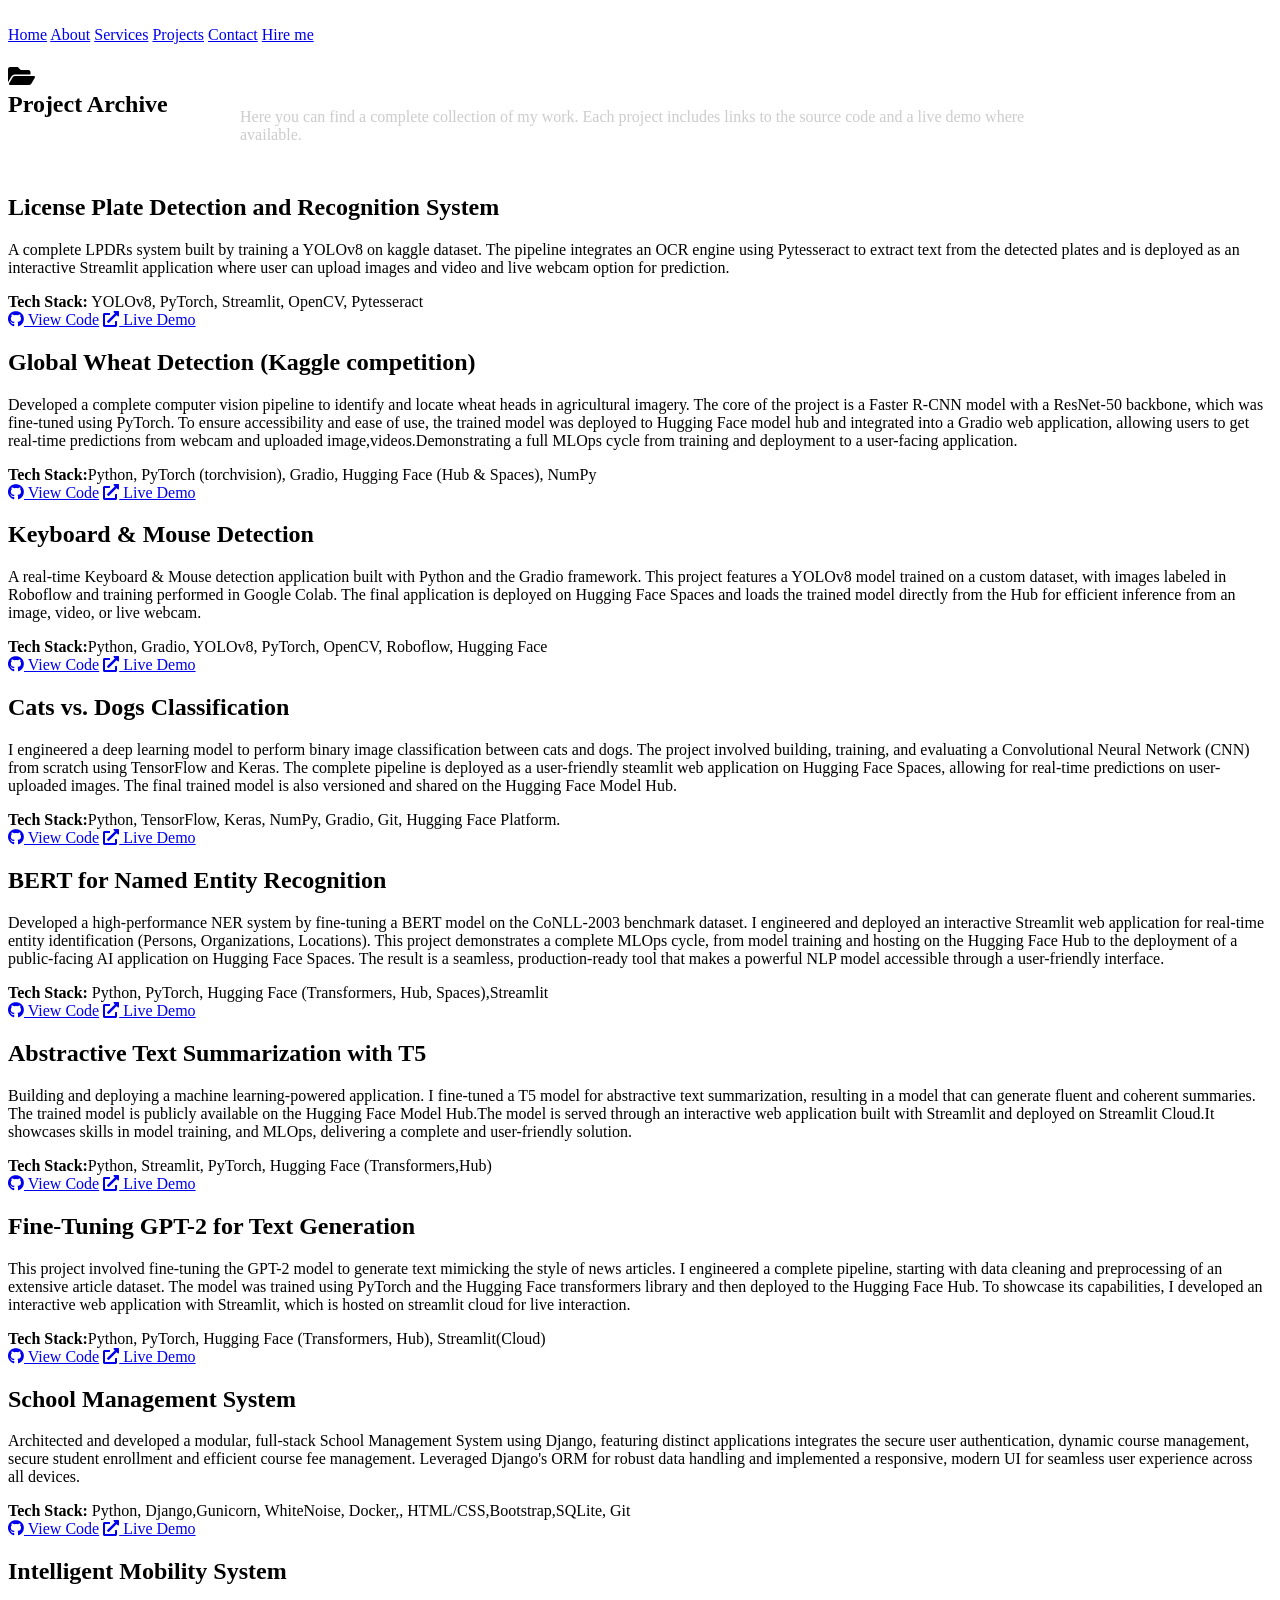
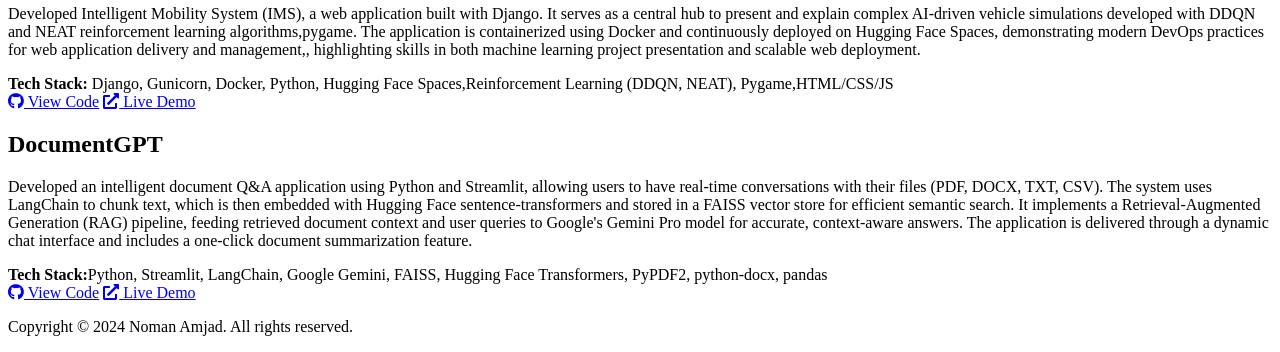
==== projects.html @ bd3bffbe "main" ====
<!-- projects.html -->
<!DOCTYPE html>
<html lang="en">

<head>
    <meta charset="UTF-8">
    <meta name="viewport" content="width=device-width, initial-scale=1.0">
    <title>Noman Amjad | Projects</title>
    
    <link rel="stylesheet" href="https://cdnjs.cloudflare.com/ajax/libs/font-awesome/5.15.4/css/all.min.css">
    <link rel="preconnect" href="https://fonts.googleapis.com">
    <link rel="preconnect" href="https://fonts.gstatic.com" crossorigin>
    <link href="https://fonts.googleapis.com/css2?family=Poppins:wght@400;600&family=Kalam:wght@700&display=swap" rel="stylesheet">
    <link rel="stylesheet" type="text/css" href="style.css">
</head>




<body>
    <header class="header-small">
        <nav>
            <div class="logo">
                <a href="index.html" style="text-decoration: none; color: white;">Noman Amjad <i class="fas fa-brain"></i></a>
            </div>
            <div class="menu-toggle" id="mobile-menu">
                <span class="bar"></span>
                <span class="bar"></span>
                <span class="bar"></span>
            </div>
            <div class="menu">
                <a href="index.html">Home</a>
                <a href="index.html#bio">About</a>
                <a href="index.html#services">Services</a>
                <a href="projects.html" class="active-nav">Projects</a>
                <a href="index.html#contact">Contact</a>
                <a href="index.html#contact" id="hire-nav">Hire me</a>
            </div>
        </nav>
    </header>
    
    <main>
        <section id="archive">
            <div class="intro">
                <h1><i class="fas fa-folder-open"></i><br>Project Archive</h1>
                <p style="color: #ccc; max-width: 800px; margin: -30px auto 50px auto;">
                    Here you can find a complete collection of my work. Each project includes links to the source code and a live demo where available.
                </p>
            </div>
            <div class="card">
                <!-- Project 1 -->
                <!-- <div class="cardbody">
                    <h2>Credit Risk Assessment System</h2>
                    <p>An end-to-end data science project to predict customer credit risk. The workflow included merging data sources, extensive EDA, feature engineering with statistical tests,using DT,Random Forest, XGboost and deploying the final Random Forest model on hugging face space using streamlit and docker also a standalone `.exe` file for local testing.</p>
                    <div class="tech-stack"><strong>Tech Stack:</strong> Python, Scikit-learn, Streamlit, Pandas,PyInstaller,Matplotlib,Hugging Face Spaces</div>
                    <div class="project-links">
                        <a href="https://github.com/780Noman/Credit_Risk_assesment" target="_blank" class="project-link"><i class="fab fa-github"></i> View Code</a>
                        <a href="https://nomi78600-credit-risk-assesment.hf.space/" target="_blank" class="project-link"><i class="fas fa-external-link-alt"></i> Live Demo</a>
                    </div>
                </div>
                <div class="cardbody">
                    <h2>Automated ML Training Platform</h2>
                    <p> An end-to-end AutoML web application that empowers users to perform machine learning without writing code. This tool
  automates the entire workflow: from data upload and exploratory data analysis to model training for both regression
  and classification tasks. It features a robust scikit-learn pipeline for automated preprocessing, ensuring data
  integrity and preventing leakage. Users can visualize model performance, make live predictions, and download the
  final trained model for deployment.</p>
                    <div class="tech-stack"><strong>Tech Stack:</strong> Streamlit, Scikit-learn, Pandas,Matplotlib,seaborn</div>
                    <div class="project-links">
                        <a href="https://github.com/780Noman/Automated_ML_training_Plateform" target="_blank" class="project-link"><i class="fab fa-github"></i> View Code</a>
                        <a href="https://auto-ml-app-nomi.streamlit.app/" target="_blank" class="project-link"><i class="fas fa-external-link-alt"></i> Live Demo</a>
                    </div>
                </div>
                
                
               
                <div class="cardbody">
                    <h2>Dynamic Survey Platform</h2>
                    <p> Developed a user-centric survey platform with Django for creating interactive surveys and delivering real-time,
  data-driven insights via a clean visualization dashboard. The project was containerized with Docker and seamlessly
  deployed to a live Hugging Face Space using a Git-based CI/CD workflow, showcasing modern full-stack development
  skills.</p>
                    <div class="tech-stack"><strong>Tech Stack:</strong> Python, Django, Docker, Gunicorn, SQLite,HTML/CSS/JS, Hugging Face Spaces</div>
                    <div class="project-links">
                        <a href="https://github.com/780Noman/Dynamic_Servay_Platform" target="_blank" class="project-link"><i class="fab fa-github"></i> View Code</a>
                        <a href="https://nomi78600-dynamic-survey-app.hf.space/" target="_blank" class="project-link"><i class="fas fa-external-link-alt"></i> Live Demo</a>
                    </div>
                </div>
                <div class="cardbody">
                    <h2>Emotion Detection and Recognition System</h2>
                    <p>A real-time emotion classifier developed with end to end pipeline data preprocessing to fine-tuning deep learning models like ResNet50v2,VGG16 and custom CNN and different evaluation techniques. The complete system was deployed as a full-stack Django web application with docker using ResNet50v2 with support for both image uploads and live camera capture feeds on Hugging Face space.</p>
                    <div class="tech-stack"><strong>Tech Stack:</strong> TensorFlow, Keras, ResNet50, VGG16, Django, OpenCV, Docker</div>
                    <div class="project-links">
                        <a href="https://github.com/780Noman/Emotion_Detection_App" target="_blank" class="project-link"><i class="fab fa-github"></i> View Code</a>
                        <a href="https://nomi78600-emotion-detector.hf.space/" target="_blank" class="project-link"><i class="fas fa-external-link-alt"></i> Live Demo</a>
                    </div>
                </div> -->
                <!-- Project 6 -->
                <div class="cardbody">
                    <h2>License Plate Detection and Recognition System</h2>
                    <p>A complete LPDRs system built by training a YOLOv8  on kaggle dataset. The pipeline integrates an OCR engine using Pytesseract to extract text from the detected plates and is deployed as an interactive Streamlit application where user can upload images and video and live webcam option for prediction.</p>
                    <div class="tech-stack"><strong>Tech Stack:</strong> YOLOv8, PyTorch, Streamlit, OpenCV, Pytesseract</div>
                    <div class="project-links">
                        <a href="https://github.com/780Noman/License_plate_dect_Recog_sys" target="_blank" class="project-link"><i class="fab fa-github"></i> View Code</a>
                        <a href="https://license-plate-dect-and-recog-app.streamlit.app/" target="_blank" class="project-link"><i class="fas fa-external-link-alt"></i> Live Demo</a>
                    </div>
                </div>
                <!-- Project 7 -->
                <div class="cardbody">
                    <h2>Global Wheat Detection (Kaggle competition)</h2>
                    <p>  Developed a complete computer vision pipeline to identify and locate wheat heads in agricultural imagery.
  The core of the project is a Faster R-CNN model with a ResNet-50 backbone, which was fine-tuned using
  PyTorch. To ensure accessibility and ease of use, the trained model
  was deployed to Hugging Face model hub and integrated into a Gradio web application, allowing
  users to get real-time predictions from webcam and uploaded image,videos.Demonstrating a full
  MLOps cycle from training and deployment to a user-facing application.</p>
                    <div class="tech-stack"><strong>Tech Stack:</strong>Python, PyTorch (torchvision), Gradio, Hugging Face (Hub & Spaces), NumPy</div>
                    <div class="project-links">
                        <a href="https://github.com/780Noman/global-wheat-detection" target="_blank" class="project-link"><i class="fab fa-github"></i> View Code</a>
                        <a href="https://nomi78600-global-wheat-detection-app.hf.space/" target="_blank" class="project-link"><i class="fas fa-external-link-alt"></i> Live Demo</a>
                    </div>
                </div>
                <!-- Project 8 -->
                <div class="cardbody">
                    <h2>Keyboard & Mouse Detection</h2>
                    <p>  A real-time Keyboard & Mouse detection application built with Python and the Gradio framework. This project features
  a YOLOv8 model trained on a custom dataset, with images labeled in Roboflow and training performed in Google Colab.
  The final application is deployed on Hugging Face Spaces and loads the trained model directly from the Hub for efficient
  inference from an image, video, or live webcam.</p>
                    <div class="tech-stack"><strong>Tech Stack:</strong>Python, Gradio, YOLOv8, PyTorch, OpenCV, Roboflow, Hugging Face</div>
                    <div class="project-links">
                        <a href="https://github.com/780Noman/keyboard-mouse-detection" target="_blank" class="project-link"><i class="fab fa-github"></i> View Code</a>
                        <a href="https://nomi78600-keyboard-mouse-detection.hf.space/" target="_blank" class="project-link"><i class="fas fa-external-link-alt"></i> Live Demo</a>
                    </div>
                </div>
                <!-- Project 9 -->
                <div class="cardbody">
                    <h2>Cats vs. Dogs Classification</h2>
                    <p>  I engineered a deep learning model to perform binary image classification between cats and dogs. The
  project involved building, training, and evaluating a Convolutional Neural Network (CNN) from scratch using TensorFlow
  and Keras. The complete pipeline is deployed as a user-friendly steamlit web application on Hugging Face Spaces,
  allowing for real-time predictions on user-uploaded images. The final trained model is also versioned and
  shared on the Hugging Face Model Hub.
                    </p>
                    <div class="tech-stack"><strong>Tech Stack:</strong>Python, TensorFlow, Keras, NumPy, Gradio, Git, Hugging Face Platform.</div>
                    <div class="project-links">
                        <a href="https://github.com/780Noman/cat-dog-classification" target="_blank" class="project-link"><i class="fab fa-github"></i> View Code</a>
                        <a href="https://noman786-cat-dog-classification.hf.space/" target="_blank" class="project-link"><i class="fas fa-external-link-alt"></i> Live Demo</a>
                    </div>
                </div>
                <!-- Project 10 -->
                <!-- <div class="cardbody">
                    <h2>Synapse: Dynamic Document Intelligence Engine</h2>
                    <p>Architected a Retrieval-Augmented Generation (RAG) system to enable conversational Q&A with custom data sources. The application ingests data from both user-uploaded files and URL field live websites scraped with Selenium, then uses a LangChain-orchestrated pipeline vector embedding  with Google's Gemini Pro and a FAISS vector store to provide accurate, context-aware answers with sources.</p>
                    <div class="tech-stack"><strong>Tech Stack:</strong> Streamlit, LangChain, Google Gemini, FAISS, Selenium, PyPDF</div>
                    <div class="project-links">
                        <a href="https://github.com/780Noman/chat_with_docs" target="_blank" class="project-link"><i class="fab fa-github"></i> View Code</a>
                        <a href="https://chatwithdocs-uh98ssutdiodcutwk9gvap.streamlit.app/" target="_blank" class="project-link"><i class="fas fa-external-link-alt"></i> Live Demo</a>
                    </div>
                </div> -->
                <!-- Project 11 -->
                <!-- <div class="cardbody">
                    <h2>Multilingual Generative AI voice Assistant</h2>
                    <p>Developed a multilingual Voice Assistant using Streamlit, Google Gemini API, and Speech Recognition. The system records user voice in Urdu or English, transcribes it, and generates intelligent responses using Generative AI. Integrated text-to-speech for audio playback and a conversational UI for seamless interaction. Supports both voice and text input with real-time response history.</p>
                    <div class="tech-stack"><strong>Tech Stack:</strong> Python, Streamlit, Google Gemini API, SpeechRecognition, gTTS, Langdetect</div>
                    <div class="project-links">
                        <a href="https://github.com/780Noman/voice-and-chat-assistant-updated-hf" target="_blank" class="project-link"><i class="fab fa-github"></i> View Code</a>
                        <a href="https://nomi78600-voice-chatbot.hf.space/" target="_blank" class="project-link"><i class="fas fa-external-link-alt"></i> Live Demo</a>
                    </div>
                </div> -->
                <!-- Project 12 -->
                <div class="cardbody">
                    <h2>BERT for Named Entity Recognition</h2>
                    <p> Developed a high-performance NER system by fine-tuning a BERT model on the CoNLL-2003 benchmark dataset. I
   engineered and deployed an interactive Streamlit web application for real-time entity identification
  (Persons, Organizations, Locations). This project demonstrates a complete MLOps cycle, from model training
   and hosting on the Hugging Face Hub to the deployment of a public-facing AI application on Hugging Face
  Spaces. The result is a seamless, production-ready tool that makes a powerful NLP model accessible through
   a user-friendly interface.</p>
                    <div class="tech-stack"><strong>Tech Stack:</strong> Python, PyTorch, Hugging Face (Transformers, Hub, Spaces),Streamlit </div>
                    <div class="project-links">
                        <a href="https://github.com/780Noman/NER_Using_BERT" target="_blank" class="project-link"><i class="fab fa-github"></i> View Code</a>
                        <a href="https://nomi78600-bert-ner-app.hf.space/" target="_blank" class="project-link"><i class="fas fa-external-link-alt"></i> Live Demo</a>
                    </div>
                </div>
                <!-- Project 13 -->
                <div class="cardbody">
                    <h2>Abstractive Text Summarization with T5</h2>
                    <p>Building and deploying a machine learning-powered
  application. I fine-tuned a T5 model for abstractive text
  summarization, resulting in a model that can generate fluent and coherent summaries. The trained model is
  publicly available on the Hugging Face Model Hub.The model is served through an interactive web application built with Streamlit and deployed on Streamlit
  Cloud.It showcases skills in
  model training, and
  MLOps, delivering a complete and user-friendly solution.
</p>
                    <div class="tech-stack"><strong>Tech Stack:</strong>Python, Streamlit, PyTorch, Hugging Face (Transformers,Hub)</div>
                    <div class="project-links">
                        <a href="https://github.com/780Noman/t5-text-summarizer" target="_blank" class="project-link"><i class="fab fa-github"></i> View Code</a>
                        <a href="https://t5-text-summarizer.streamlit.app/" target="_blank" class="project-link"><i class="fas fa-external-link-alt"></i> Live Demo</a>
                    </div>
                </div>
                <!-- Project 14 -->
                <div class="cardbody">
                    <h2>Fine-Tuning GPT-2 for Text Generation</h2>
                    <p>
  This project involved fine-tuning the GPT-2 model to generate text mimicking the style of news articles. I
   engineered a complete pipeline, starting with data cleaning and preprocessing of an extensive article
  dataset. The model was trained using PyTorch and the Hugging Face transformers library and then deployed
  to the Hugging Face Hub. To showcase its capabilities, I developed an interactive web application with
  Streamlit, which is hosted on streamlit cloud for live interaction.
</p>
                    <div class="tech-stack"><strong>Tech Stack:</strong>Python, PyTorch, Hugging Face (Transformers, Hub), Streamlit(Cloud)</div>
                    <div class="project-links">
                        <a href="https://github.com/780Noman/gpt2-fineTunned" target="_blank" class="project-link"><i class="fab fa-github"></i> View Code</a>
                        <a href="https://gpt2-finetunned-app.streamlit.app/" target="_blank" class="project-link"><i class="fas fa-external-link-alt"></i> Live Demo</a>
                    </div>
                </div>
                <!-- Project 15 -->
                <div class="cardbody">
                    <h2>School Management System</h2>
                    <p>Architected and developed a modular, full-stack School Management System using Django, featuring distinct
  applications integrates the secure user authentication, dynamic course management, secure student enrollment and efficient course fee management. Leveraged
  Django's ORM for robust data handling and implemented a responsive, modern UI for seamless user experience across all
  devices.</p>
                    <div class="tech-stack"><strong>Tech Stack:</strong>  Python, Django,Gunicorn, WhiteNoise, Docker,, HTML/CSS,Bootstrap,SQLite, Git</div>
                    <div class="project-links">
                        <a href="https://github.com/780Noman/School_management_system" target="_blank" class="project-link"><i class="fab fa-github"></i> View Code</a>
                        <a href="https://nomi78600-school-management-sys-app.hf.space/" target="_blank" class="project-link"><i class="fas fa-external-link-alt"></i> Live Demo</a>
                    </div>
                </div>
                <!-- Project 16 -->
                <div class="cardbody">
                    <h2>Intelligent Mobility System</h2>
                    <p>Developed Intelligent Mobility System (IMS), a web application built with Django.
  It serves as a central hub to present and explain complex AI-driven vehicle simulations developed with DDQN and NEAT reinforcement learning algorithms,pygame. The application
  is containerized using Docker and continuously deployed on Hugging Face Spaces, demonstrating modern
  DevOps practices for web application delivery and management,, highlighting skills in both machine learning project presentation and scalable web
  deployment.
</p>
                    <div class="tech-stack"><strong>Tech Stack:</strong> Django, Gunicorn, Docker, Python, Hugging Face Spaces,Reinforcement Learning (DDQN, NEAT), Pygame,HTML/CSS/JS</div>
                    <div class="project-links">
                        <a href="https://github.com/780Noman/Intelligent_Mobility_system_app" target="_blank" class="project-link"><i class="fab fa-github"></i> View Code</a>
                        <a href="https://nomi78600-ims.hf.space/" target="_blank" class="project-link"><i class="fas fa-external-link-alt"></i> Live Demo</a>
                    </div>
                </div>
                <!-- Project 17 -->
                <div class="cardbody">
                    <h2>DocumentGPT</h2>
                    <p>Developed an intelligent document Q&A application using Python and Streamlit, allowing users to have real-time conversations
  with their files (PDF, DOCX, TXT, CSV). The system uses LangChain to chunk text, which is then embedded with Hugging Face
  sentence-transformers and stored in a FAISS vector store for efficient semantic search. It implements a Retrieval-Augmented
  Generation (RAG) pipeline, feeding retrieved document context and user queries to Google's Gemini Pro model for accurate,
  context-aware answers. The application is delivered through a dynamic chat interface and includes a one-click document
  summarization feature.</p>
  

  
                    <div class="tech-stack"><strong>Tech Stack:</strong>Python, Streamlit, LangChain, Google Gemini, FAISS, Hugging Face Transformers, PyPDF2, python-docx, pandas </div>
                    <div class="project-links">
                        <a href="https://github.com/780Noman/Documents_gpt" target="_blank" class="project-link"><i class="fab fa-github"></i> View Code</a>
                        <a href="https://documents-gpt-g-app.streamlit.app/" target="_blank" class="project-link"><i class="fas fa-external-link-alt"></i> Live Demo</a>
                    </div>
                </div>
                 <!-- <div class="cardbody">
                    <h2>Titanic Survival Predictor with MLOps Principles</h2>
                    <p>  Applied foundational MLOps principles to build an end-to-end application that predicts Titanic passenger
  survival. I engineered a reproducible scikit-learn pipeline to train a Random Forest model and deployed it
   as an interactive web app using Streamlit. This project covers the full model lifecycle, from initial
  analysis and experimentation to a live, cloud-hosted prediction service.</p>
                    <div class="tech-stack"><strong>Tech Stack:</strong> Python,Scikit-learn, Pandas ,Streamlit ,Git & GitHub,Streamlit Cloud</div>
                    <div class="project-links">
                        <a href="https://github.com/780Noman/titanic_with_MlOps" target="_blank" class="project-link"><i class="fab fa-github"></i> View Code</a>
                        <a href="https://titanic-with-mlops-app.streamlit.app/" target="_blank" class="project-link"><i class="fas fa-external-link-alt"></i> Live Demo</a>
                    </div>
                </div> -->
            </div>
        </section>
    </main>

    <footer>
        <div class="container">
            <p>Copyright &copy; 2024 Noman Amjad. All rights reserved.</p>
        </div>
    </footer>

    <script>
        const mobileMenu = document.getElementById('mobile-menu');
        const menu = document.querySelector('.menu');

        mobileMenu.addEventListener('click', () => {
            menu.classList.toggle('active');
        });
    </script>

</body>
</html>
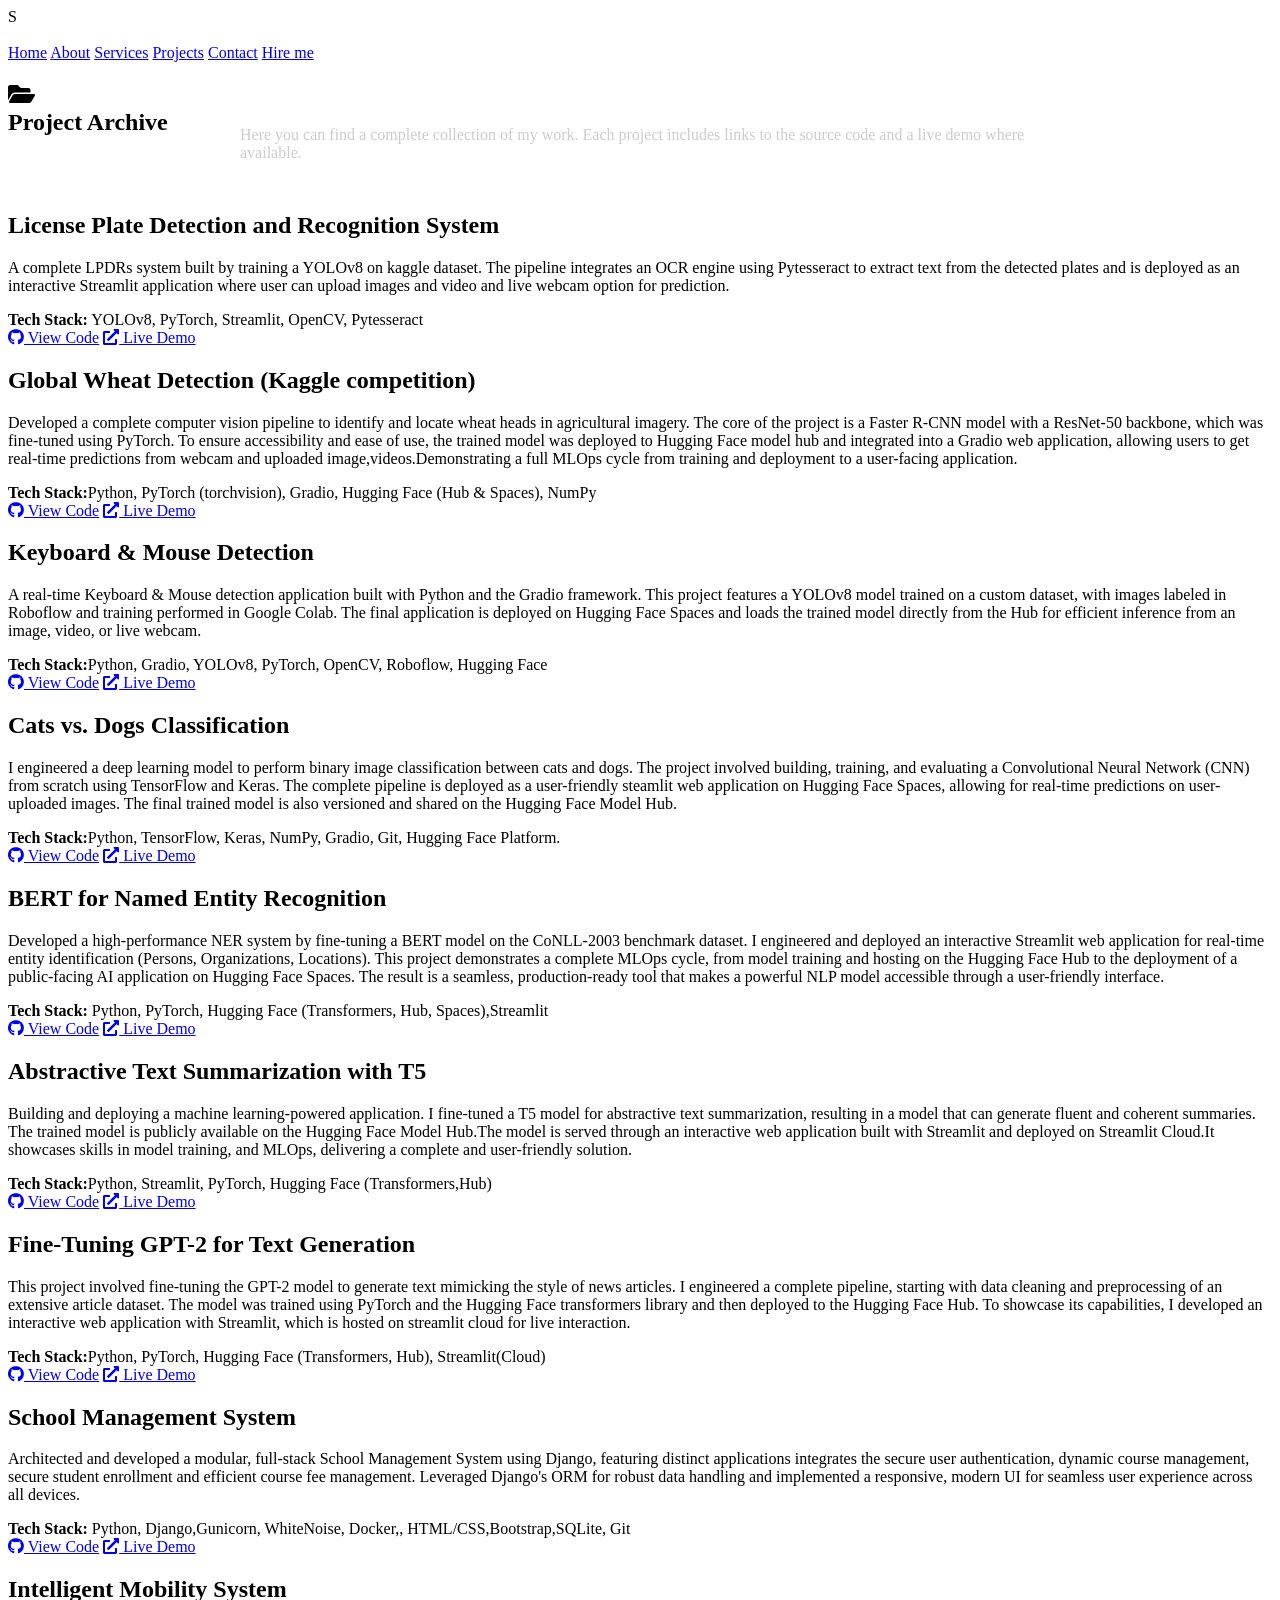
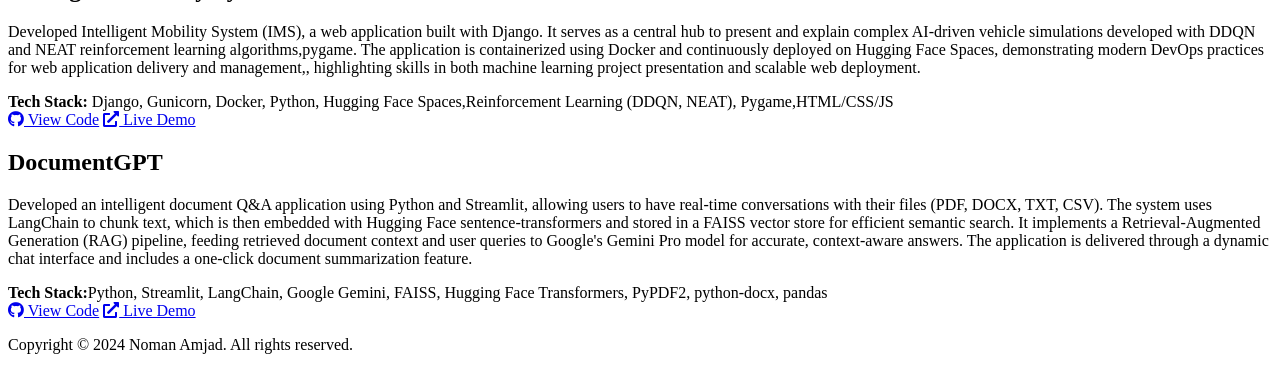
==== commit 8ababd04: "main" ====
--- a/projects.html
+++ b/projects.html
@@ -6,16 +6,12 @@
     <meta charset="UTF-8">
     <meta name="viewport" content="width=device-width, initial-scale=1.0">
     <title>Noman Amjad | Projects</title>
-    
     <link rel="stylesheet" href="https://cdnjs.cloudflare.com/ajax/libs/font-awesome/5.15.4/css/all.min.css">
     <link rel="preconnect" href="https://fonts.googleapis.com">
     <link rel="preconnect" href="https://fonts.gstatic.com" crossorigin>
     <link href="https://fonts.googleapis.com/css2?family=Poppins:wght@400;600&family=Kalam:wght@700&display=swap" rel="stylesheet">
     <link rel="stylesheet" type="text/css" href="style.css">
-</head>
-
-
-
+</head>S
 
 <body>
     <header class="header-small">
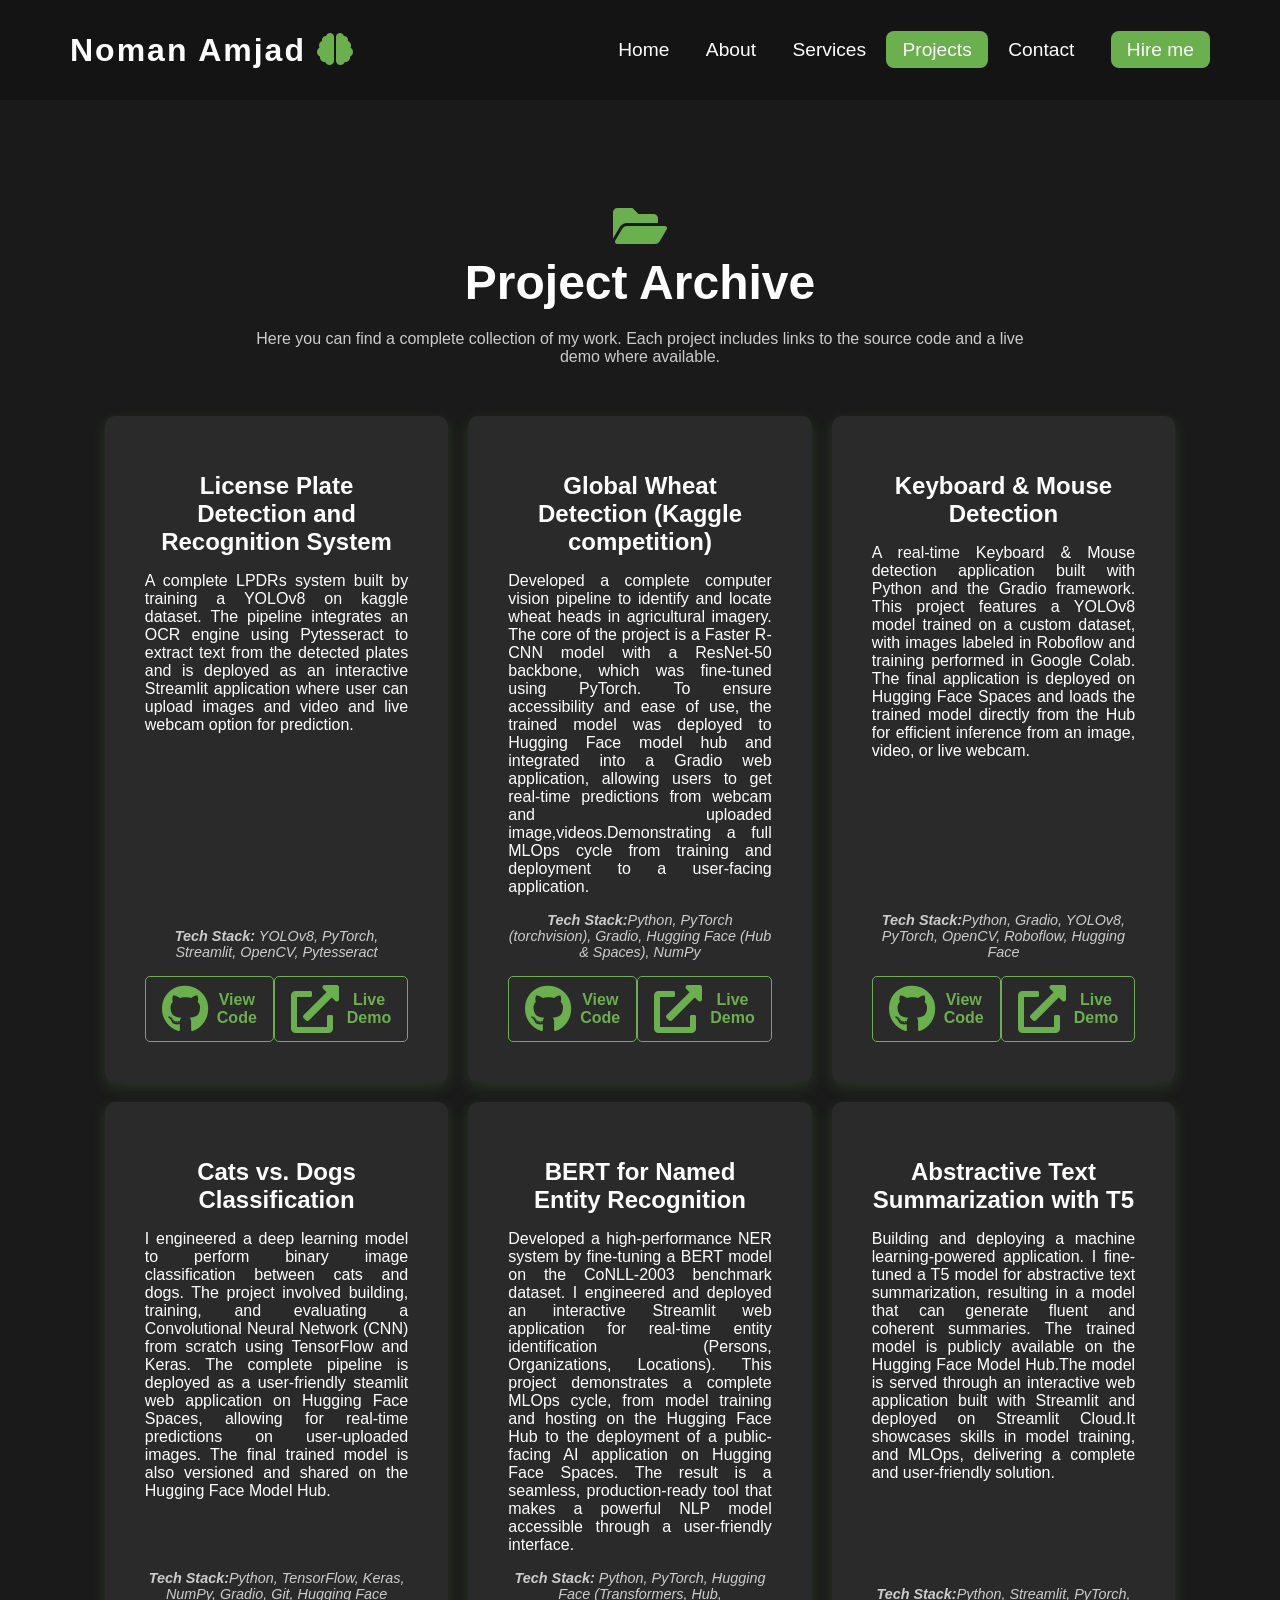
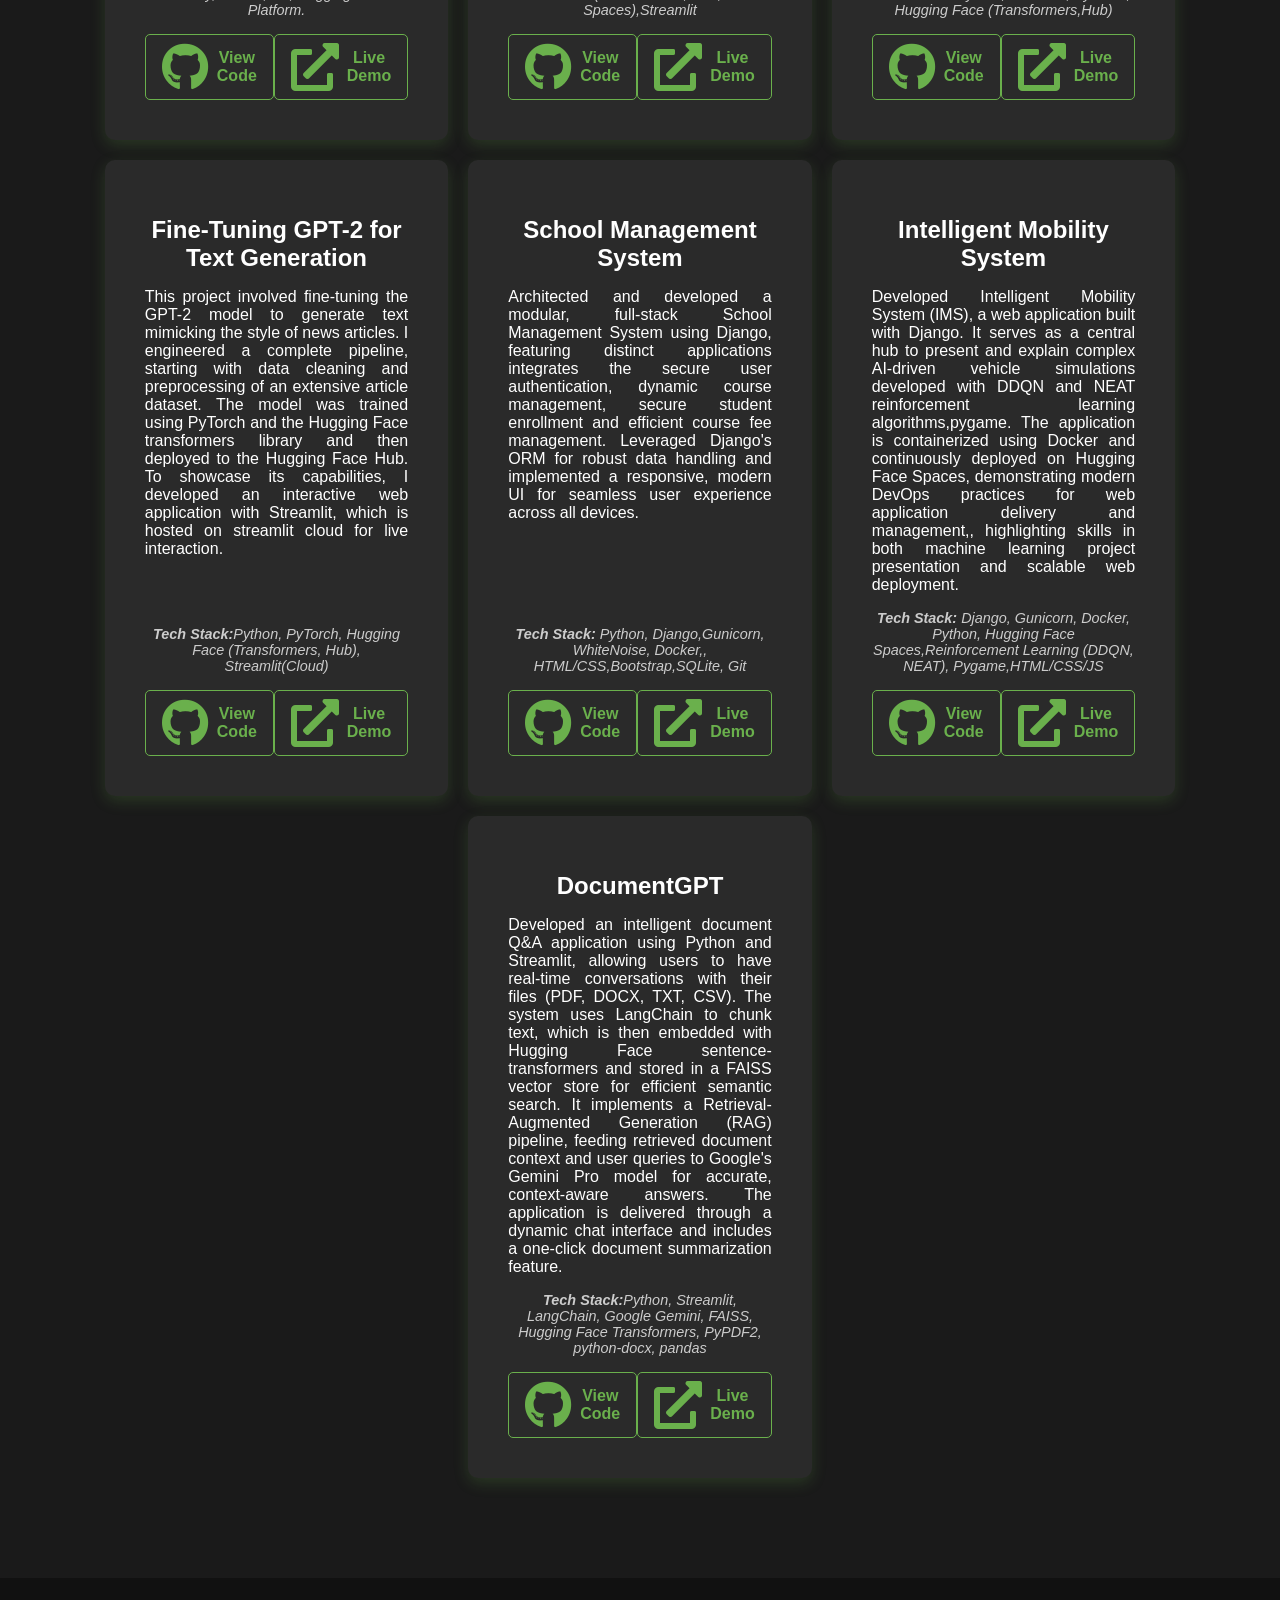
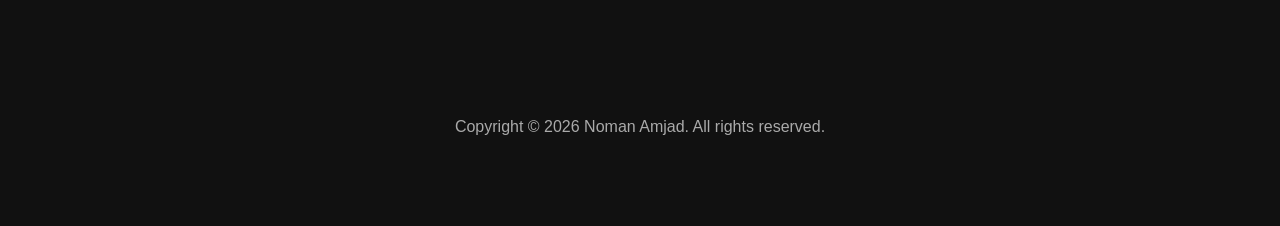
==== commit 42959a85: "Update portfolio: AI Engineer | Full Stack Developer repositioning - Hero/About/meta retitled to AI " ====
--- a/projects.html
+++ b/projects.html
@@ -11,7 +11,7 @@
     <link rel="preconnect" href="https://fonts.gstatic.com" crossorigin>
     <link href="https://fonts.googleapis.com/css2?family=Poppins:wght@400;600&family=Kalam:wght@700&display=swap" rel="stylesheet">
     <link rel="stylesheet" type="text/css" href="style.css">
-</head>S
+</head>
 
 <body>
     <header class="header-small">
@@ -276,7 +276,7 @@
 
     <footer>
         <div class="container">
-            <p>Copyright &copy; 2024 Noman Amjad. All rights reserved.</p>
+            <p>Copyright &copy; 2026 Noman Amjad. All rights reserved.</p>
         </div>
     </footer>
 
--- a/style.css
+++ b/style.css
@@ -0,0 +1,814 @@
+* {
+    margin: 0;
+    padding: 0;
+    box-sizing: border-box;
+}
+
+html {
+    scroll-behavior: smooth;
+}
+
+body {
+    background-color: #1a1a1a;
+    color: white;
+    font-family: 'Poppins', sans-serif;
+}
+
+i {
+    color: #6ab04c;
+}
+
+header {
+    width: 100%;
+    min-height: 100vh; /* Changed from height to min-height */
+    height: auto; /* Allow header to grow */
+    background: linear-gradient(rgba(0, 0, 0, 0.9), rgba(0, 0, 0, 0.9)), url('images.jpeg');
+    background-size: cover;
+    background-position: center;
+    display: flex; /* Use flexbox to center content */
+    flex-direction: column; /* Stack nav and container */
+}
+
+.header-small {
+    min-height: auto;
+    height: 100px; /* Set to nav height */
+}
+
+nav {
+    width: 100%;
+    height: 100px;
+    display: flex;
+    justify-content: space-between;
+    align-items: center;
+    padding: 0 70px;
+    position: fixed;
+    top: 0;
+    left: 0;
+    z-index: 1000;
+    background: rgba(26, 26, 26, 0.8);
+    backdrop-filter: blur(10px);
+}
+
+.logo {
+    font-size: 2em;
+    font-weight: bold;
+    letter-spacing: 2px;
+}
+
+.menu a {
+    text-decoration: none;
+    color: white;
+    font-size: 1.2em;
+    padding: 0.5rem 1rem;
+    transition: background 0.3s ease;
+}
+
+.menu a:hover {
+    background: #6ab04c;
+    border-radius: 8px;
+}
+
+#hire-nav {
+    background: #6ab04c;
+    border-radius: 8px;
+    margin-left: 1rem;
+}
+
+.menu-toggle {
+    display: none;
+    flex-direction: column;
+    cursor: pointer;
+}
+
+.bar {
+    height: 3px;
+    width: 25px;
+    background-color: white;
+    margin: 4px 0;
+    transition: 0.4s;
+}
+
+.container {
+    width: 100%;
+    flex-grow: 1; /* Allow container to take remaining space */
+    display: flex;
+    justify-content: space-around;
+    align-items: center;
+    flex-wrap: wrap;
+    padding: 100px 70px 50px 70px; /* Adjusted padding */
+}
+
+.left {
+    flex-basis: 60%;
+}
+
+.right {
+    flex-basis: 30%;
+    text-align: center;
+}
+
+.right img {
+    max-width: 350px;
+    width: 100%;
+    height: auto;
+    object-fit: cover;
+    border-radius: 50%;
+    filter: drop-shadow(0px 0px 100px #6ab04c);
+}
+
+.left h2 {
+    font-family: 'Poppins', sans-serif;
+    color: #6ab04c;
+    font-size: 2em;
+}
+
+.left h3 {
+    font-size: 4em;
+    font-family: 'Kalam', cursive;
+}
+
+.left p {
+    line-height: 2rem;
+    font-size: 1.1em;
+    text-align: justify;
+}
+
+.btn-hire, .btn-myp {
+    text-decoration: none;
+    color: white;
+    padding: 1rem 2rem;
+    border-radius: 8px;
+    font-size: 1.5rem;
+    margin: 1rem 1rem 1rem 0;
+    display: inline-block;
+    transition: background 0.3s ease;
+}
+
+.btn-hire {
+    background: #6ab04c;
+}
+
+.btn-myp {
+    border: 2px solid white;
+}
+
+.btn-hire:hover {
+    background: #5a9a3c;
+}
+
+.btn-myp:hover {
+    background: #6ab04c;
+    border-color: #6ab04c;
+}
+
+hr {
+    border: 0;
+    height: 1px;
+    background-image: linear-gradient(to right, rgba(0, 0, 0, 0), rgba(106, 176, 76, 0.75), rgba(0, 0, 0, 0));
+}
+
+#bio {
+    padding: 100px 70px;
+    width: 100%;
+    display: flex;
+    justify-content: space-between;
+    align-items: stretch;
+    flex-wrap: wrap;
+}
+
+.leftbio {
+    flex-basis: 40%;
+}
+
+.rightbio {
+    flex-basis: 55%;
+}
+
+.leftbio img {
+    width: 100%;
+    height: 100%;
+    object-fit: cover;
+    border-radius: 10px;
+    filter: drop-shadow(0px 0px 20px #6ab04c);
+}
+
+.rightbio p {
+    line-height: 1.8rem;
+    margin: 15px 0;
+    font-size: 1.1em;
+    text-align: justify; /* Re-added for justified text */
+    hyphens: auto;
+}
+
+.rightbio h1 {
+    font-size: 3em;
+}
+
+.info {
+    display: flex;
+    justify-content: space-between;
+    flex-wrap: wrap;
+    text-align: left;
+    margin-top: 2rem;
+}
+
+.info div {
+    flex-basis: 48%;
+    font-size: 1.1em;
+}
+
+.email-link {
+    color: #fff;
+    text-decoration: none;
+    transition: color 0.3s ease;
+}
+
+.email-link:hover {
+    color: #6ab04c;
+}
+
+#followed {
+    margin-top: 2rem;
+}
+
+#followed i {
+    color: #6ab04c;
+    font-size: 2.5em;
+    margin: 0 1rem;
+    transition: transform 0.3s ease;
+}
+
+#followed i:hover {
+    transform: scale(1.2);
+}
+
+.link-h {
+    margin-top: 3rem;
+}
+
+#cv {
+    text-decoration: none;
+    color: white;
+    border-radius: 8px;
+    font-size: 1.2em;
+    border: 2px solid white;
+    padding: 0.8rem 1.5rem;
+    transition: background 0.3s ease, border-color 0.3s ease;
+}
+
+#cv:hover {
+    background: #6ab04c;
+    border-color: #6ab04c;
+}
+
+#services, #projects, #experience, #contact, #archive, #certifications, #skills, #professional-work {
+    padding: 100px 70px;
+    width: 100%;
+    text-align: center;
+}
+
+.intro h1 {
+    font-size: 3em;
+    margin-bottom: 50px;
+}
+
+.card {
+    width: 100%;
+    display: flex;
+    justify-content: center;
+    align-items: stretch;
+    flex-wrap: wrap;
+    gap: 20px;
+}
+
+.cardbody {
+    flex-basis: 30%;
+    background: #2a2a2a;
+    padding: 2.5rem;
+    border-radius: 10px;
+    box-shadow: 0px 5px 15px rgba(106, 176, 76, 0.2);
+    display: flex;
+    flex-direction: column;
+    align-items: center;
+    transition: transform 0.3s ease, box-shadow 0.3s ease;
+}
+
+.cardbody:hover {
+    transform: translateY(-10px);
+    box-shadow: 0px 10px 25px rgba(106, 176, 76, 0.4);
+}
+
+.cardbody h2 {
+    font-size: 1.5rem;
+    margin: 1rem 0;
+}
+
+.cardbody p {
+    flex-grow: 1;
+    text-align: justify; /* Re-added for justified text */
+    hyphens: auto;
+    word-break: break-word; /* Added to help with spacing in justified text */
+}
+
+.cardbody i {
+    font-size: 3rem;
+}
+
+#experience {
+    text-align: left;
+}
+
+.experience-details {
+    max-width: 800px;
+    margin: 0 auto;
+}
+
+.experience-item {
+    background: #2a2a2a;
+    padding: 2rem;
+    border-radius: 10px;
+    margin-bottom: 2rem;
+    border-left: 5px solid #6ab04c;
+}
+
+.experience-item h2 {
+    font-size: 1.8em;
+    color: #6ab04c;
+}
+
+.experience-item p {
+    font-size: 1.1em;
+    color: #ccc;
+    margin-bottom: 1rem;
+}
+
+.experience-dates {
+    font-style: italic;
+    color: #ccc;
+    font-size: 0.9em;
+    margin-bottom: 1rem;
+}
+
+.experience-links {
+    margin-top: 1.5rem;
+}
+
+.experience-item ul {
+    list-style-type: none;
+    padding-left: 0;
+}
+
+.experience-item li {
+    padding-left: 1.5rem;
+    position: relative;
+    line-height: 1.6;
+    text-align: justify;
+    hyphens: auto;
+    word-break: break-word;
+}
+
+.experience-item li::before {
+    content: '▶';
+    position: absolute;
+    left: 0;
+    color: #6ab04c;
+}
+
+.contact-details {
+    max-width: 600px;
+    margin: 0 auto 30px auto;
+}
+
+.contact-form {
+    max-width: 600px;
+    margin: 0 auto;
+    padding: 30px;
+    background-color: #2a2a2a;
+    border-radius: 10px;
+    box-shadow: 0 0 20px rgba(106, 176, 76, 0.2);
+}
+
+.contact-form .mb-3 {
+    margin-bottom: 15px;
+}
+
+.contact-form input,
+.contact-form textarea {
+    width: 100%;
+    padding: 12px;
+    border: 1px solid #444;
+    border-radius: 5px;
+    background-color: #333;
+    color: white;
+    font-size: 1rem;
+}
+
+.contact-form button {
+    width: 100%;
+    padding: 15px;
+    background-color: #6ab04c;
+    color: #fff;
+    border: none;
+    border-radius: 5px;
+    cursor: pointer;
+    font-size: 1.2rem;
+    font-weight: bold;
+    transition: background-color 0.3s ease;
+}
+
+.contact-form button:hover {
+    background-color: #5a9a3c;
+}
+
+.contact-btn {
+    width: 100%;
+    padding: 15px;
+    background-color: #6ab04c; /* Primary color */
+    color: #fff;
+    border: none;
+    border-radius: 5px;
+    cursor: pointer;
+    font-size: 1.2rem;
+    font-weight: bold;
+    transition: background-color 0.3s ease;
+    display: block; /* Ensure it takes full width and stacks */
+    text-align: center; /* Center text for a tags */
+    text-decoration: none; /* Remove underline for a tags */
+    box-sizing: border-box; /* Include padding and border in the element's total width and height */
+}
+
+.contact-btn:hover {
+    background-color: #5a9a3c;
+}
+
+footer {
+    padding: 40px 0;
+    text-align: center;
+    color: #aaa;
+    background-color: #111;
+}
+
+
+/* ------------------- */
+/* Responsive Design */
+/* ------------------- */
+
+/* Tablets (e.g., iPads) & Medium Screens */
+@media (max-width: 1024px) {
+    nav {
+        padding: 0 30px;
+    }
+    .container, #bio, #services, #projects, #experience, #contact, #archive, #certifications, #skills, #professional-work {
+        padding-left: 30px;
+        padding-right: 30px;
+    }
+    #bio {
+        text-align: center; /* Added to center content within bio section */
+    }
+    header .container {
+        flex-direction: column;
+        justify-content: center;
+        text-align: center;
+    }
+    .left h3 {
+        font-size: 3em;
+    }
+    .rightbio h1 {
+        font-size: 2.8em;
+    }
+    .intro h1 {
+        font-size: 2.8em;
+    }
+    .left {
+        flex-basis: 100%;
+        order: 2;
+        margin-top: 2rem;
+    }
+    .right {
+        flex-basis: 100%;
+        order: 1;
+    }
+    .right img {
+        width: 250px;
+        height: 250px;
+    }
+    #bio {
+        flex-direction: column;
+    }
+    .leftbio {
+        flex-basis: 100%;
+    }
+    .rightbio {
+        flex-basis: 100%;
+        max-width: 600px; /* Added max-width */
+        margin: 0 auto; /* Added margin to center */
+    }
+    .leftbio {
+        margin-bottom: 2rem;
+    }
+    .cardbody {
+        flex-basis: 45%;
+    }
+
+    /* Show mobile menu on tablets */
+    .menu {
+        display: none;
+        flex-direction: column;
+        width: 100%;
+        background: rgba(26, 26, 26, 0.95);
+        position: absolute;
+        top: 100px;
+        left: 0;
+        text-align: center;
+    }
+    .menu.active {
+        display: flex;
+    }
+    .menu a {
+        padding: 1rem 0;
+        width: 100%;
+    }
+    #hire-nav {
+        margin-left: 0;
+        margin-top: 1rem;
+        margin-bottom: 1rem;
+    }
+    .menu-toggle {
+        display: flex;
+    }
+}
+
+/* Mobile Phones */
+@media (max-width: 768px) {
+    nav {
+        padding: 10px 20px;
+    }
+    .logo {
+        font-size: 1.5em; /* Reduced font size for logo on mobile */
+    }
+    .container {
+        padding-left: 20px;
+        padding-right: 20px;
+    }
+    .left h3 {
+        font-size: 2.5em;
+    }
+    #hire, #myp {
+        font-size: 1.2rem;
+        padding: 0.8rem 1.5rem;
+    }
+    .info {
+        flex-direction: column;
+        align-items: center;
+    }
+    .info div {
+        flex-basis: 100%;
+        margin-bottom: 1rem;
+        text-align: left; /* Ensure text is left-aligned within the div */
+    }
+    .cardbody {
+        flex-basis: 100%;
+    }
+    .intro h1 {
+        font-size: 2.5em;
+    }
+    .rightbio h1 {
+        font-size: 2.5em;
+    }
+
+    /* Certification Card Mobile Layout */
+    .cert-card {
+        flex-direction: column;
+        text-align: center;
+        padding: 1.5rem;
+    }
+    .cert-info h3, .cert-info p {
+        text-align: center;
+    }
+    .cert-link {
+        margin-left: 0;
+        margin-top: 1rem;
+    }
+    .experience-item {
+        padding: 1.5rem;
+    }
+
+    /* Tighten heavy vertical spacing on phones */
+    #services, #projects, #experience, #contact, #archive, #certifications, #skills, #professional-work, #bio {
+        padding-top: 60px;
+        padding-bottom: 60px;
+    }
+    .intro h1 {
+        margin-bottom: 35px;
+    }
+    .left h3 {
+        font-size: 2.2em;
+    }
+    .skill-tags span {
+        font-size: 0.8em;
+    }
+}
+
+/* Project Card Links */
+.project-links {
+    display: flex;
+    justify-content: space-around;
+    width: 100%;
+    margin-top: auto; /* Pushes links to the bottom */
+    padding-top: 1rem; /* Adds space above links */
+}
+
+.project-link {
+    color: #6ab04c;
+    text-decoration: none;
+    font-weight: bold;
+    border: 1px solid #6ab04c;
+    padding: 0.5rem 1rem;
+    border-radius: 5px;
+    transition: background 0.3s ease, color 0.3s ease;
+    display: inline-flex;
+    align-items: center;
+    gap: 0.5rem; /* space between icon and text */
+}
+
+.project-link:hover {
+    background: #6ab04c;
+    color: white;
+}
+
+/* Active Navigation Link */
+.active-nav {
+    background: #6ab04c;
+    border-radius: 8px;
+}
+
+/* Homepage "View All" Button */
+.view-all-btn {
+    display: inline-block;
+    margin-top: 40px;
+    padding: 1rem 2rem;
+    background: #6ab04c;
+    color: white;
+    text-decoration: none;
+    border-radius: 8px;
+    font-size: 1.2em;
+    font-weight: bold;
+    transition: background 0.3s ease;
+}
+
+.view-all-btn:hover {
+    background: #5a9a3c;
+}
+
+.tech-stack {
+    font-size: 0.9em;
+    color: #ccc;
+    margin-top: 1rem;
+    width: 100%;
+    text-align: center;
+    font-style: italic;
+}
+
+.experience-dates {
+    font-style: italic;
+    color: #ccc;
+    font-size: 0.9em;
+    margin-bottom: 1rem;
+}
+
+.experience-links {
+    margin-top: 1.5rem;
+}
+
+/* Certifications Section */
+#certifications {
+    background-color: #222;
+}
+
+.cert-card {
+    display: flex;
+    flex-wrap: wrap;
+    align-items: center;
+    justify-content: space-between;
+    background-color: #2a2a2a;
+    padding: 1.5rem 2rem;
+    border-radius: 10px;
+    margin-bottom: 1.5rem;
+    max-width: 800px;
+    margin-left: auto;
+    margin-right: auto;
+    border-left: 5px solid #6ab04c;
+    transition: transform 0.3s ease, box-shadow 0.3s ease;
+}
+
+.cert-card:hover {
+    transform: translateY(-5px);
+    box-shadow: 0px 8px 20px rgba(106, 176, 76, 0.2);
+}
+
+.cert-info {
+    flex-grow: 1;
+}
+
+.cert-info h3 {
+    font-size: 1.3em;
+    color: #fff;
+    text-align: left;
+    margin: 0;
+}
+
+.cert-info p {
+    color: #ccc;
+    text-align: left;
+    margin: 0.2rem 0 0 0;
+}
+
+.cert-link {
+    margin-left: 1rem;
+}
+
+.cert-link a {
+    color: #fff;
+    background-color: #6ab04c;
+    padding: 0.8rem 1.5rem;
+    border-radius: 5px;
+    text-decoration: none;
+    font-weight: bold;
+    transition: background-color 0.3s ease;
+    white-space: nowrap;
+}
+
+.cert-link a:hover {
+    background-color: #5a9a3c;
+}
+
+.hidden-certs {
+    display: none;
+}
+
+#services .cardbody p {
+    text-align: left;
+    word-break: normal;
+}
+
+/* Technical Skills Section */
+.skills-grid {
+    display: grid;
+    grid-template-columns: repeat(auto-fit, minmax(280px, 1fr));
+    gap: 20px;
+    max-width: 1100px;
+    margin: 0 auto;
+}
+
+.skill-group {
+    background: #2a2a2a;
+    padding: 1.8rem;
+    border-radius: 10px;
+    border-left: 5px solid #6ab04c;
+    text-align: left;
+    transition: transform 0.3s ease, box-shadow 0.3s ease;
+}
+
+.skill-group:hover {
+    transform: translateY(-5px);
+    box-shadow: 0px 8px 20px rgba(106, 176, 76, 0.2);
+}
+
+.skill-group h3 {
+    color: #6ab04c;
+    font-size: 1.2em;
+    margin-bottom: 1rem;
+}
+
+.skill-tags {
+    display: flex;
+    flex-wrap: wrap;
+    gap: 0.6rem;
+}
+
+.skill-tags span {
+    background: #1a1a1a;
+    color: #eee;
+    padding: 0.4rem 0.9rem;
+    border-radius: 20px;
+    font-size: 0.85em;
+    border: 1px solid #444;
+    transition: border-color 0.3s ease, color 0.3s ease;
+}
+
+.skill-tags span:hover {
+    border-color: #6ab04c;
+    color: #6ab04c;
+}
+
+/* Scroll-reveal animation (only applied when JS adds .reveal; respects reduced motion) */
+.reveal {
+    opacity: 0;
+    transform: translateY(24px);
+    transition: opacity 0.6s ease, transform 0.6s ease;
+}
+
+.reveal-visible {
+    opacity: 1;
+    transform: none;
+}
